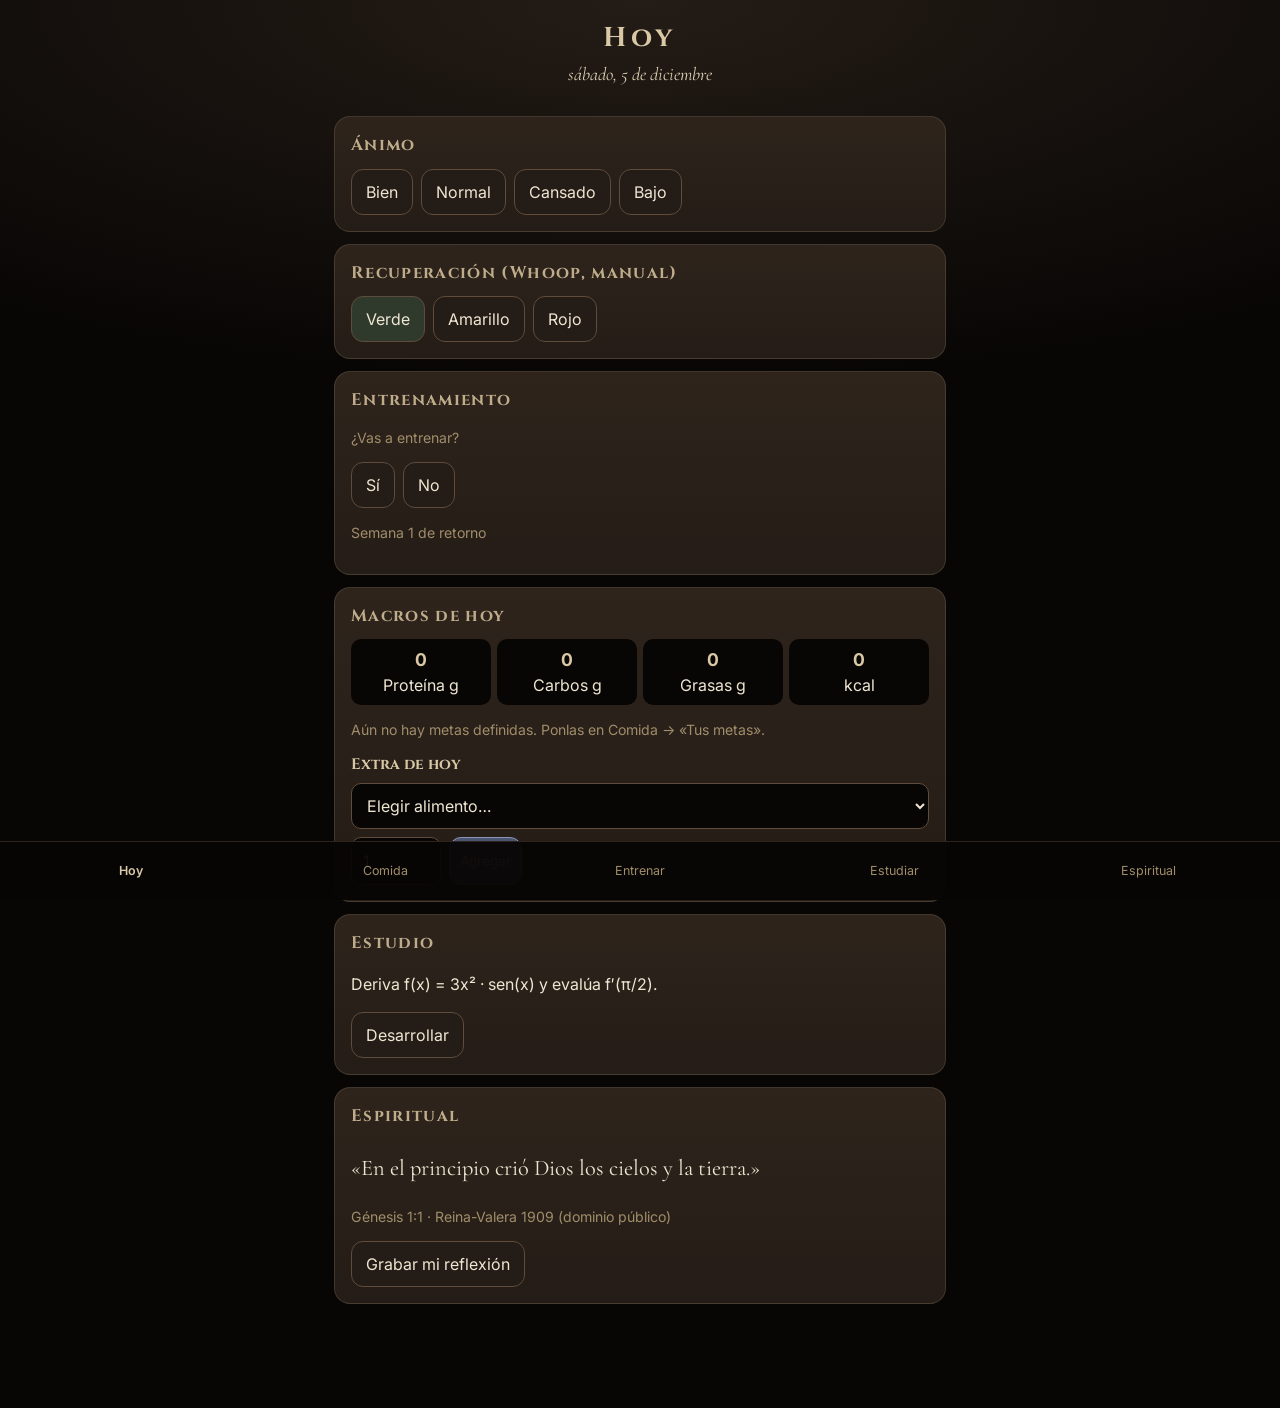
==== index.html @ 154efc40 "Hoy: primera versión móvil (PWA)" ====
<!doctype html>
<html lang="es-CL">
<head>
<meta charset="utf-8">
<meta name="viewport" content="width=device-width,initial-scale=1,viewport-fit=cover">
<meta name="theme-color" content="#080605">
<meta name="apple-mobile-web-app-capable" content="yes">
<meta name="apple-mobile-web-app-status-bar-style" content="black-translucent">
<meta name="apple-mobile-web-app-title" content="Hoy">
<title>Hoy</title>
<link rel="manifest" href="./manifest.webmanifest">
<link rel="apple-touch-icon" href="./icon-192.png">
<link rel="preconnect" href="https://fonts.googleapis.com"><link rel="preconnect" href="https://fonts.gstatic.com" crossorigin>
<link href="https://fonts.googleapis.com/css2?family=Cinzel:wght@500;700&family=Cormorant+Garamond:ital,wght@0,500;1,500&family=Inter:wght@400;500;600&display=swap" rel="stylesheet">
<link rel="stylesheet" href="./styles.css">
</head>
<body>
<header class="top"><h1>Hoy</h1><p id="fecha" class="accent"></p></header>
<main id="view"></main>
<nav class="tabs">
 <button data-t="hoy" class="on">Hoy</button><button data-t="comida">Comida</button><button data-t="entrenar">Entrenar</button><button data-t="estudiar">Estudiar</button><button data-t="espiritual">Espiritual</button>
</nav>
<script src="./app.js"></script>
</body>
</html>
---- styles.css ----
:root{--charcoal:#080605;--espresso:#241c16;--mocha-deep:#2e241c;--mocha:#5f4c3c;--sand:#beac8a;--sand-hi:#d8c8a6;--sand-deep:#a08d6a;--denim:#4b5470;--denim-hi:#8a94b4;--ivory:#efe6d2;--parchment:#ddcfb2;--ink:#efe6d2;--ok:#9fb59a;--warn:#d2a85f;--low:#c98f6e;--bad:#cf6b62}
*{box-sizing:border-box}
html,body{margin:0;background:var(--charcoal);color:var(--ink);font:16px/1.5 Inter,system-ui,sans-serif;-webkit-text-size-adjust:100%}
body{background:radial-gradient(120% 60% at 50% 0,var(--espresso),var(--charcoal) 70%) fixed;min-height:100vh;padding-bottom:calc(84px + env(safe-area-inset-bottom))}
.top{padding:calc(18px + env(safe-area-inset-top)) 20px 6px;text-align:center}
h1{font-family:Cinzel,serif;letter-spacing:.18em;color:var(--sand-hi);margin:0;font-size:1.7rem}
h2{font-family:Cinzel,serif;letter-spacing:.08em;color:var(--sand);font-size:1.05rem;margin:0 0 10px}
h3{font-family:Cinzel,serif;color:var(--sand-hi);font-size:.95rem;margin:14px 0 6px}
.accent,.serif{font-family:"Cormorant Garamond",serif;font-style:italic;color:var(--parchment);font-size:1.15rem;margin:2px 0}
main{padding:8px 14px;max-width:640px;margin:0 auto}
.card{background:linear-gradient(180deg,var(--mocha-deep),var(--espresso));border:1px solid rgba(190,172,138,.18);border-radius:16px;padding:16px;margin:12px 0}
.muted{color:var(--sand-deep);font-size:.88rem}
.row{display:flex;flex-wrap:wrap;gap:8px}
button,.btn{font:inherit;min-height:46px;padding:10px 14px;border-radius:12px;border:1px solid var(--mocha);background:var(--espresso);color:var(--ivory);cursor:pointer}
button.on{background:var(--sand);color:var(--charcoal);border-color:var(--sand);font-weight:600}
button.prim{background:var(--denim);border-color:var(--denim-hi)}
button.sm{min-height:36px;padding:4px 10px;font-size:.85rem}
.g{background:#2f3a2d}.g.on{background:var(--ok);border-color:var(--ok)}.y.on{background:var(--warn);border-color:var(--warn)}.r.on{background:var(--bad);border-color:var(--bad)}
input,textarea,select{font:inherit;width:100%;background:var(--charcoal);color:var(--ivory);border:1px solid var(--mocha);border-radius:10px;padding:11px;min-height:46px}
textarea{min-height:180px}
ul{padding-left:18px;margin:6px 0}li{margin:3px 0}
.cardio{border-left:3px solid var(--denim-hi);padding:8px 12px;background:rgba(75,84,112,.18);border-radius:8px;margin-top:10px}
.macros{display:grid;grid-template-columns:repeat(4,1fr);gap:6px;text-align:center}
.macros div{background:var(--charcoal);border-radius:10px;padding:8px 4px}.macros b{display:block;font-size:1.1rem;color:var(--sand-hi)}
.ok{color:var(--ok)}.falta{color:var(--low)}.bad{color:var(--bad)}
.item{display:flex;justify-content:space-between;align-items:center;gap:8px;padding:6px 0;border-bottom:1px solid rgba(95,76,60,.4);font-size:.92rem}
.verse{font-family:"Cormorant Garamond",serif;font-size:1.4rem;line-height:1.4;color:var(--ivory)}
.tabs{position:fixed;bottom:0;left:0;right:0;display:flex;background:rgba(8,6,5,.96);border-top:1px solid var(--mocha-deep);padding:6px 4px calc(6px + env(safe-area-inset-bottom))}
.tabs button{flex:1;border:0;background:none;font-size:.78rem;padding:8px 2px;color:var(--sand-deep)}
.tabs button.on{background:none;color:var(--sand-hi);font-weight:600}
.grid2{display:grid;grid-template-columns:1fr 1fr;gap:8px}
audio{width:100%;margin-top:8px}
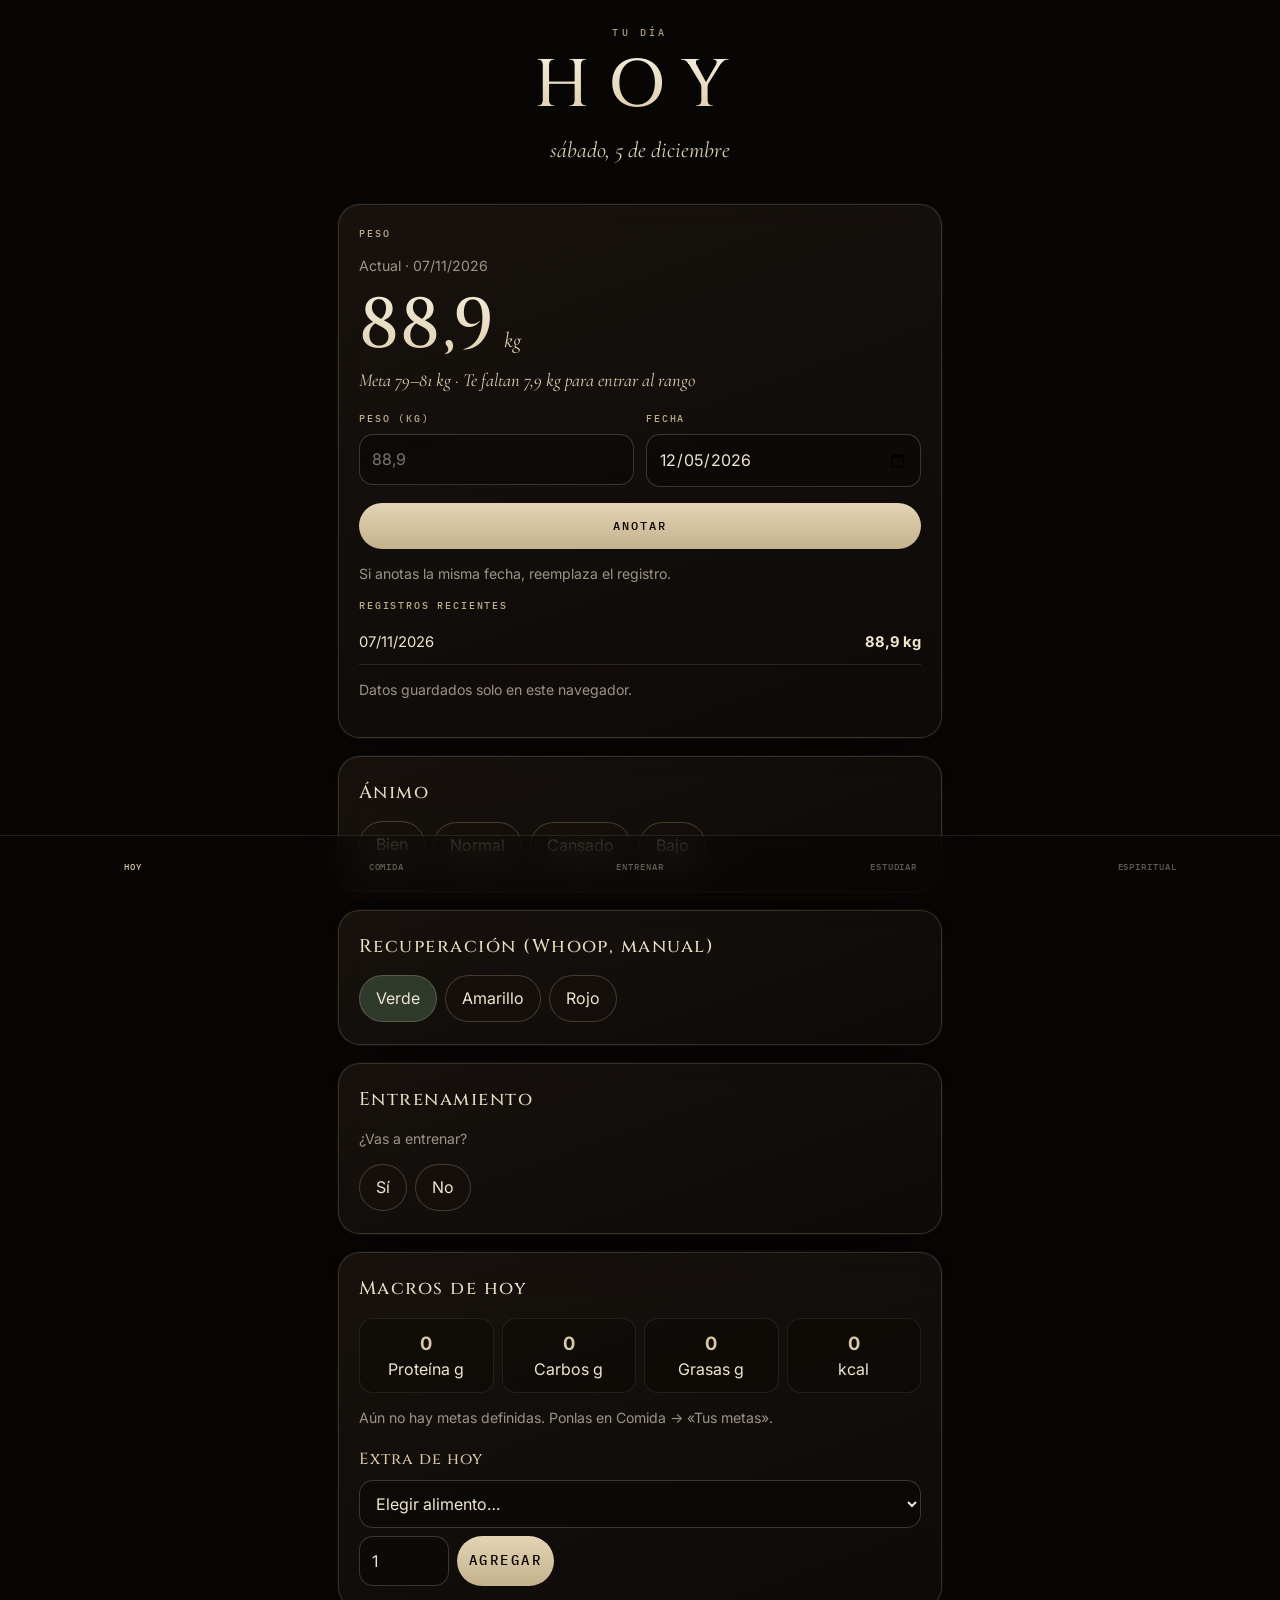
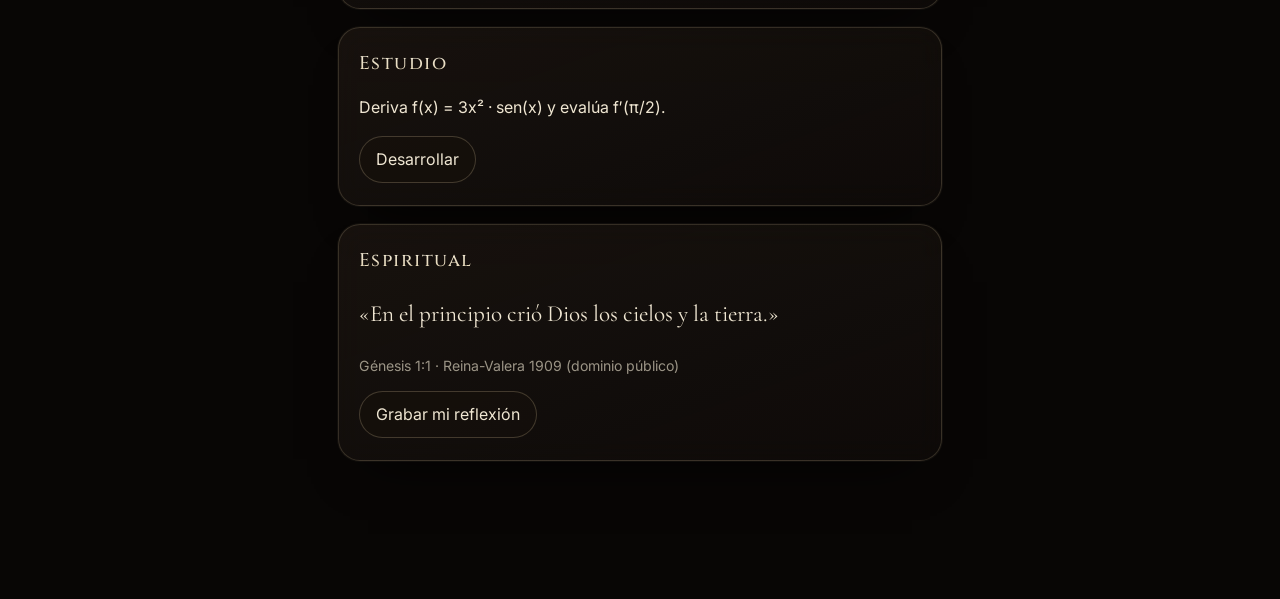
==== commit e08aaafe: "Hoy: identidad JINSEI y una sesión a la vez Fondo atmosférico, tipografía y aire como jinseixjj.cl. " ====
--- a/index.html
+++ b/index.html
@@ -11,11 +11,13 @@
 <link rel="manifest" href="./manifest.webmanifest">
 <link rel="apple-touch-icon" href="./icon-192.png">
 <link rel="preconnect" href="https://fonts.googleapis.com"><link rel="preconnect" href="https://fonts.gstatic.com" crossorigin>
-<link href="https://fonts.googleapis.com/css2?family=Cinzel:wght@500;700&family=Cormorant+Garamond:ital,wght@0,500;1,500&family=Inter:wght@400;500;600&display=swap" rel="stylesheet">
+<link href="https://fonts.googleapis.com/css2?family=Cinzel:wght@400;500;600;700&family=Cormorant+Garamond:ital,wght@0,400;0,500;1,400;1,500&family=IBM+Plex+Mono:wght@400;500&family=Inter:wght@400;500;600&display=swap" rel="stylesheet">
 <link rel="stylesheet" href="./styles.css">
 </head>
 <body>
-<header class="top"><h1>Hoy</h1><p id="fecha" class="accent"></p></header>
+<div class="atmos" aria-hidden="true"></div>
+<div class="tint" aria-hidden="true"><i></i><i></i><i></i><i></i><i></i></div>
+<header class="top"><p class="brand-kicker">Tu día</p><h1>Hoy</h1><p id="fecha" class="accent"></p></header>
 <main id="view"></main>
 <nav class="tabs">
  <button data-t="hoy" class="on">Hoy</button><button data-t="comida">Comida</button><button data-t="entrenar">Entrenar</button><button data-t="estudiar">Estudiar</button><button data-t="espiritual">Espiritual</button>
--- a/styles.css
+++ b/styles.css
@@ -1,32 +1,134 @@
-:root{--charcoal:#080605;--espresso:#241c16;--mocha-deep:#2e241c;--mocha:#5f4c3c;--sand:#beac8a;--sand-hi:#d8c8a6;--sand-deep:#a08d6a;--denim:#4b5470;--denim-hi:#8a94b4;--ivory:#efe6d2;--parchment:#ddcfb2;--ink:#efe6d2;--ok:#9fb59a;--warn:#d2a85f;--low:#c98f6e;--bad:#cf6b62}
+:root{
+  --charcoal:#080605;--espresso:#241c16;--mocha-deep:#2e241c;--mocha:#5f4c3c;
+  --sand:#beac8a;--sand-hi:#d8c8a6;--sand-deep:#a08d6a;--denim:#4b5470;--denim-hi:#8a94b4;
+  --ivory:#efe6d2;--parchment:#ddcfb2;--ink:#efe6d2;
+  --ok:#9fb59a;--warn:#d2a85f;--low:#c98f6e;--bad:#cf6b62;
+  --f-title:"Cinzel","Times New Roman",serif;
+  --f-accent:"Cormorant Garamond",Georgia,serif;
+  --f-body:"Inter",system-ui,-apple-system,"Segoe UI",sans-serif;
+  --f-mono:"IBM Plex Mono",ui-monospace,Menlo,monospace;
+}
 *{box-sizing:border-box}
-html,body{margin:0;background:var(--charcoal);color:var(--ink);font:16px/1.5 Inter,system-ui,sans-serif;-webkit-text-size-adjust:100%}
-body{background:radial-gradient(120% 60% at 50% 0,var(--espresso),var(--charcoal) 70%) fixed;min-height:100vh;padding-bottom:calc(84px + env(safe-area-inset-bottom))}
-.top{padding:calc(18px + env(safe-area-inset-top)) 20px 6px;text-align:center}
-h1{font-family:Cinzel,serif;letter-spacing:.18em;color:var(--sand-hi);margin:0;font-size:1.7rem}
-h2{font-family:Cinzel,serif;letter-spacing:.08em;color:var(--sand);font-size:1.05rem;margin:0 0 10px}
-h3{font-family:Cinzel,serif;color:var(--sand-hi);font-size:.95rem;margin:14px 0 6px}
-.accent,.serif{font-family:"Cormorant Garamond",serif;font-style:italic;color:var(--parchment);font-size:1.15rem;margin:2px 0}
-main{padding:8px 14px;max-width:640px;margin:0 auto}
-.card{background:linear-gradient(180deg,var(--mocha-deep),var(--espresso));border:1px solid rgba(190,172,138,.18);border-radius:16px;padding:16px;margin:12px 0}
-.muted{color:var(--sand-deep);font-size:.88rem}
+html{background:var(--charcoal);-webkit-text-size-adjust:100%}
+body{margin:0;position:relative;background:var(--charcoal);color:var(--ink);font:400 16px/1.55 var(--f-body);min-height:100vh;min-height:100dvh;padding-bottom:calc(96px + env(safe-area-inset-bottom));-webkit-font-smoothing:antialiased}
+img{max-width:100%}
+:focus-visible{outline:2px solid var(--sand);outline-offset:3px;border-radius:8px}
+
+/* JINSEI atmosphere: mesh + five veils (bosque, espresso, vino, denim, petróleo) */
+.atmos{
+  position:fixed;inset:0;z-index:-3;pointer-events:none;
+  --atmos-a:rgba(29,39,32,.8);
+  --atmos-b:rgba(74,40,27,.42);
+  background:
+    radial-gradient(ellipse max(50vw,380px) 50vh at 50% 9%,rgba(224,150,70,.07),transparent 70%),
+    radial-gradient(ellipse max(55vw,420px) 70vh at 10% 8%,var(--atmos-b),transparent 70%),
+    radial-gradient(ellipse max(40vw,320px) 50vh at 92% 14%,rgba(120,30,24,.13),transparent 70%),
+    radial-gradient(ellipse max(60vw,460px) 75vh at 88% 27%,var(--atmos-a),transparent 70%),
+    radial-gradient(ellipse max(58vw,440px) 70vh at 14% 33%,var(--atmos-a),transparent 70%),
+    radial-gradient(ellipse max(45vw,360px) 55vh at 8% 47%,rgba(167,90,43,.09),transparent 70%),
+    radial-gradient(ellipse max(55vw,420px) 70vh at 12% 50%,var(--atmos-b),transparent 70%),
+    radial-gradient(ellipse max(48vw,380px) 60vh at 92% 53%,var(--atmos-b),transparent 70%),
+    radial-gradient(ellipse max(60vw,460px) 75vh at 84% 67%,var(--atmos-a),transparent 70%),
+    radial-gradient(ellipse max(58vw,440px) 70vh at 18% 73%,var(--atmos-a),transparent 70%),
+    radial-gradient(ellipse max(44vw,340px) 55vh at 26% 82%,rgba(120,30,24,.12),transparent 70%),
+    radial-gradient(ellipse max(48vw,380px) 60vh at 88% 86%,var(--atmos-b),transparent 70%),
+    radial-gradient(ellipse max(40vw,320px) 50vh at 78% 90%,rgba(167,90,43,.08),transparent 70%),
+    radial-gradient(ellipse max(60vw,460px) 60vh at 50% 97%,var(--atmos-b),transparent 70%),
+    radial-gradient(ellipse max(40vw,320px) 45vh at 6% 100%,var(--atmos-a),transparent 70%),
+    linear-gradient(180deg,#080605 0%,#0C0806 9%,#0B0807 17%,#070A08 27%,#080A08 34%,#0A0706 42%,#0C0806 50%,#0A0706 58%,#070A08 67%,#080A08 74%,#0B0807 84%,#0C0806 92%,#080605 100%);
+}
+.tint{position:fixed;inset:0;z-index:-3;pointer-events:none;overflow:hidden;-webkit-transform:translateZ(0);transform:translateZ(0)}
+.tint i{
+  position:absolute;inset:0;opacity:0;
+  background:
+    radial-gradient(ellipse 75% 62% at 16% 20%,rgba(var(--rgb),.62),transparent 70%),
+    radial-gradient(ellipse 70% 62% at 86% 80%,rgba(var(--rgb),.62),transparent 70%),
+    radial-gradient(ellipse 70% 60% at 88% 14%,rgba(var(--rgb),.42),transparent 70%),
+    radial-gradient(ellipse 70% 60% at 12% 88%,rgba(var(--rgb),.42),transparent 70%),
+    radial-gradient(ellipse 65% 55% at 50% 50%,rgba(var(--rgb),.26),transparent 75%),
+    linear-gradient(rgba(var(--rgb),.14),rgba(var(--rgb),.14));
+  transition:opacity 1.6s linear;
+}
+.tint i:nth-child(1){--rgb:34,56,40}
+.tint i:nth-child(2){--rgb:86,48,30}
+.tint i:nth-child(3){--rgb:84,26,40}
+.tint i:nth-child(4){--rgb:34,50,84}
+.tint i:nth-child(5){--rgb:20,60,62}
+.tint i.on{opacity:1}
+.tint:not(.tint--js) i{animation:tint 16s linear infinite}
+.tint:not(.tint--js) i:nth-child(2){animation-delay:-12.8s}
+.tint:not(.tint--js) i:nth-child(3){animation-delay:-9.6s}
+.tint:not(.tint--js) i:nth-child(4){animation-delay:-6.4s}
+.tint:not(.tint--js) i:nth-child(5){animation-delay:-3.2s}
+@keyframes tint{0%,10%{opacity:1}20%,90%{opacity:0}100%{opacity:1}}
+body::before{content:"";position:fixed;inset:0;z-index:-2;pointer-events:none;background:radial-gradient(ellipse 120% 100% at 50% 40%,transparent 50%,rgba(0,0,0,.45) 100%)}
+
+.top{text-align:center;padding:calc(28px + env(safe-area-inset-top)) 24px 10px}
+.brand-kicker{margin:0 0 14px;font:500 .62rem/1 var(--f-mono);letter-spacing:.32em;text-transform:uppercase;color:var(--sand);opacity:.9}
+h1{margin:0;font-family:var(--f-title);font-weight:500;font-size:clamp(2.8rem,14vw,4.2rem);letter-spacing:.28em;text-transform:uppercase;line-height:1;
+  background:linear-gradient(180deg,#f3ebda 8%,#dccba6 100%);-webkit-background-clip:text;background-clip:text;-webkit-text-fill-color:transparent}
+.accent,.serif{font-family:var(--f-accent);font-style:italic;font-weight:400;color:var(--parchment);margin:14px 0 0;font-size:clamp(1.15rem,3.2vw,1.4rem)}
+h2{margin:0 0 14px;font-family:var(--f-title);font-weight:500;font-size:1.15rem;letter-spacing:.08em;
+  background:linear-gradient(180deg,#f3ebda 10%,#dccba6 100%);-webkit-background-clip:text;background-clip:text;-webkit-text-fill-color:transparent}
+h3{font-family:var(--f-title);font-weight:500;color:var(--sand-hi);font-size:1rem;letter-spacing:.06em;margin:18px 0 8px}
+h4{font:600 .9rem/1.4 var(--f-body);color:var(--ivory);margin:0 0 7px}
+.kicker{display:block;font:500 .64rem/1.4 var(--f-mono);text-transform:uppercase;letter-spacing:.18em;color:var(--sand);margin:0 0 8px}
+
+main{padding:8px 18px 24px;max-width:640px;margin:0 auto}
+.card{
+  background:linear-gradient(160deg,rgba(46,36,28,.42),rgba(24,18,14,.36));
+  backdrop-filter:blur(14px);-webkit-backdrop-filter:blur(14px);
+  border:1px solid rgba(190,172,138,.22);border-radius:22px;padding:22px 20px;margin:18px 0;
+  box-shadow:0 0 0 1px rgba(216,199,161,.05),0 28px 50px -30px rgba(0,0,0,.85);
+}
+.muted{color:rgba(239,230,210,.62);font-size:.88rem}
 .row{display:flex;flex-wrap:wrap;gap:8px}
-button,.btn{font:inherit;min-height:46px;padding:10px 14px;border-radius:12px;border:1px solid var(--mocha);background:var(--espresso);color:var(--ivory);cursor:pointer}
-button.on{background:var(--sand);color:var(--charcoal);border-color:var(--sand);font-weight:600}
-button.prim{background:var(--denim);border-color:var(--denim-hi)}
-button.sm{min-height:36px;padding:4px 10px;font-size:.85rem}
+button,.btn{font:inherit;min-height:46px;padding:10px 16px;border-radius:999px;border:1px solid rgba(190,172,138,.28);background:rgba(24,18,14,.35);color:var(--ivory);cursor:pointer}
+button.on{background:linear-gradient(180deg,var(--sand-hi),var(--sand));color:var(--charcoal);border-color:transparent;font-weight:600}
+button.prim{background:linear-gradient(180deg,#e4d4b4,#c4b28e);color:var(--charcoal);border:0;font:500 .72rem/1 var(--f-mono);letter-spacing:.18em;text-transform:uppercase}
+button.sm{min-height:36px;padding:4px 12px;font-size:.85rem}
 .g{background:#2f3a2d}.g.on{background:var(--ok);border-color:var(--ok)}.y.on{background:var(--warn);border-color:var(--warn)}.r.on{background:var(--bad);border-color:var(--bad)}
-input,textarea,select{font:inherit;width:100%;background:var(--charcoal);color:var(--ivory);border:1px solid var(--mocha);border-radius:10px;padding:11px;min-height:46px}
+input,textarea,select{font:inherit;width:100%;background:rgba(8,6,5,.45);color:var(--ivory);border:1px solid rgba(190,172,138,.28);border-radius:14px;padding:12px;min-height:48px}
+select option{background:var(--espresso)}
 textarea{min-height:180px}
 ul{padding-left:18px;margin:6px 0}li{margin:3px 0}
-.cardio{border-left:3px solid var(--denim-hi);padding:8px 12px;background:rgba(75,84,112,.18);border-radius:8px;margin-top:10px}
-.macros{display:grid;grid-template-columns:repeat(4,1fr);gap:6px;text-align:center}
-.macros div{background:var(--charcoal);border-radius:10px;padding:8px 4px}.macros b{display:block;font-size:1.1rem;color:var(--sand-hi)}
+.cardio{border-left:3px solid rgba(190,172,138,.55);padding:10px 14px;background:rgba(75,84,112,.14);border-radius:12px;margin-top:12px}
+.macros{display:grid;grid-template-columns:repeat(4,1fr);gap:8px;text-align:center}
+.macros div{background:rgba(8,6,5,.35);border-radius:14px;padding:10px 4px;border:1px solid rgba(190,172,138,.12)}
+.macros b{display:block;font-size:1.15rem;color:var(--sand-hi)}
 .ok{color:var(--ok)}.falta{color:var(--low)}.bad{color:var(--bad)}
-.item{display:flex;justify-content:space-between;align-items:center;gap:8px;padding:6px 0;border-bottom:1px solid rgba(95,76,60,.4);font-size:.92rem}
-.verse{font-family:"Cormorant Garamond",serif;font-size:1.4rem;line-height:1.4;color:var(--ivory)}
-.tabs{position:fixed;bottom:0;left:0;right:0;display:flex;background:rgba(8,6,5,.96);border-top:1px solid var(--mocha-deep);padding:6px 4px calc(6px + env(safe-area-inset-bottom))}
-.tabs button{flex:1;border:0;background:none;font-size:.78rem;padding:8px 2px;color:var(--sand-deep)}
-.tabs button.on{background:none;color:var(--sand-hi);font-weight:600}
-.grid2{display:grid;grid-template-columns:1fr 1fr;gap:8px}
+.item{display:flex;justify-content:space-between;align-items:center;gap:8px;padding:8px 0;border-bottom:1px solid rgba(190,172,138,.14);font-size:.92rem}
+.verse{font-family:var(--f-accent);font-size:1.45rem;line-height:1.45;color:var(--ivory)}
+.grid2{display:grid;grid-template-columns:1fr 1fr;gap:12px}
 audio{width:100%;margin-top:8px}
+a{color:var(--sand-hi);text-underline-offset:3px}
+
+.tabs{position:fixed;bottom:0;left:0;right:0;display:flex;z-index:20;background:rgba(8,6,5,.55);backdrop-filter:blur(18px);-webkit-backdrop-filter:blur(18px);border-top:1px solid rgba(190,172,138,.14);padding:8px 6px calc(10px + env(safe-area-inset-bottom))}
+.tabs button{flex:1;border:0;background:none;min-width:0;padding:10px 2px;color:rgba(239,230,210,.38);font:500 .58rem/1.2 var(--f-mono);letter-spacing:.1em;text-transform:uppercase}
+.tabs button.on{background:none;color:var(--sand-hi);font-weight:500}
+
+.weight-card .weight-current{margin:6px 0 4px;line-height:1}
+.weight-card .weight-current strong{font-family:var(--f-title);font-weight:500;font-size:clamp(3.2rem,16vw,4.4rem);letter-spacing:.02em;background:linear-gradient(180deg,#f3ebda 10%,#dccba6 100%);-webkit-background-clip:text;background-clip:text;-webkit-text-fill-color:transparent}
+.weight-card .weight-current span{font-family:var(--f-accent);font-style:italic;font-size:1.35rem;color:var(--parchment);margin-left:.15em}
+.weight-meta{font-family:var(--f-accent);font-style:italic;color:var(--parchment);font-size:1.15rem;margin:0 0 18px}
+.weight-card .grid2{grid-template-columns:minmax(0,1fr) minmax(0,1fr)}
+.weight-card label,.weight-card input{min-width:0}
+.weight-card form button{width:100%;margin-top:16px}
+.weight-records{list-style:none;padding:0;margin:0}
+.weight-records li{display:flex;justify-content:space-between;gap:12px;padding:10px 0;border-bottom:1px solid rgba(190,172,138,.16);font-size:.92rem}
+
+.training-chooser{display:grid;gap:14px;margin-top:8px}
+.training-chooser .grid2{grid-template-columns:minmax(0,1fr) minmax(0,1fr)}
+.training-chooser label,.training-chooser input{min-width:0}
+.training-chooser .muted{margin:0}
+.check{display:flex;gap:10px;align-items:center;margin:10px 0;font-size:.88rem}
+.check input{width:20px;min-height:20px;flex:none;accent-color:var(--sand)}
+details{border-top:1px solid rgba(190,172,138,.16);padding:14px 0}
+summary{cursor:pointer;color:var(--sand-hi);font-size:.88rem}
+.training-session{border-top:1px solid rgba(190,172,138,.2);padding-top:22px;margin:22px 0}
+.training-session>h3{margin-top:6px}
+.session-block{padding:14px 0;border-bottom:1px solid rgba(190,172,138,.12)}
+.session-block p,.cardio p{margin:6px 0}
+.source{font-size:.78rem;line-height:1.5;color:var(--sand)}
+
+@media(prefers-reduced-motion:reduce){.tint i{animation:none!important;transition:none!important;opacity:0}.tint i:first-child{opacity:1}}
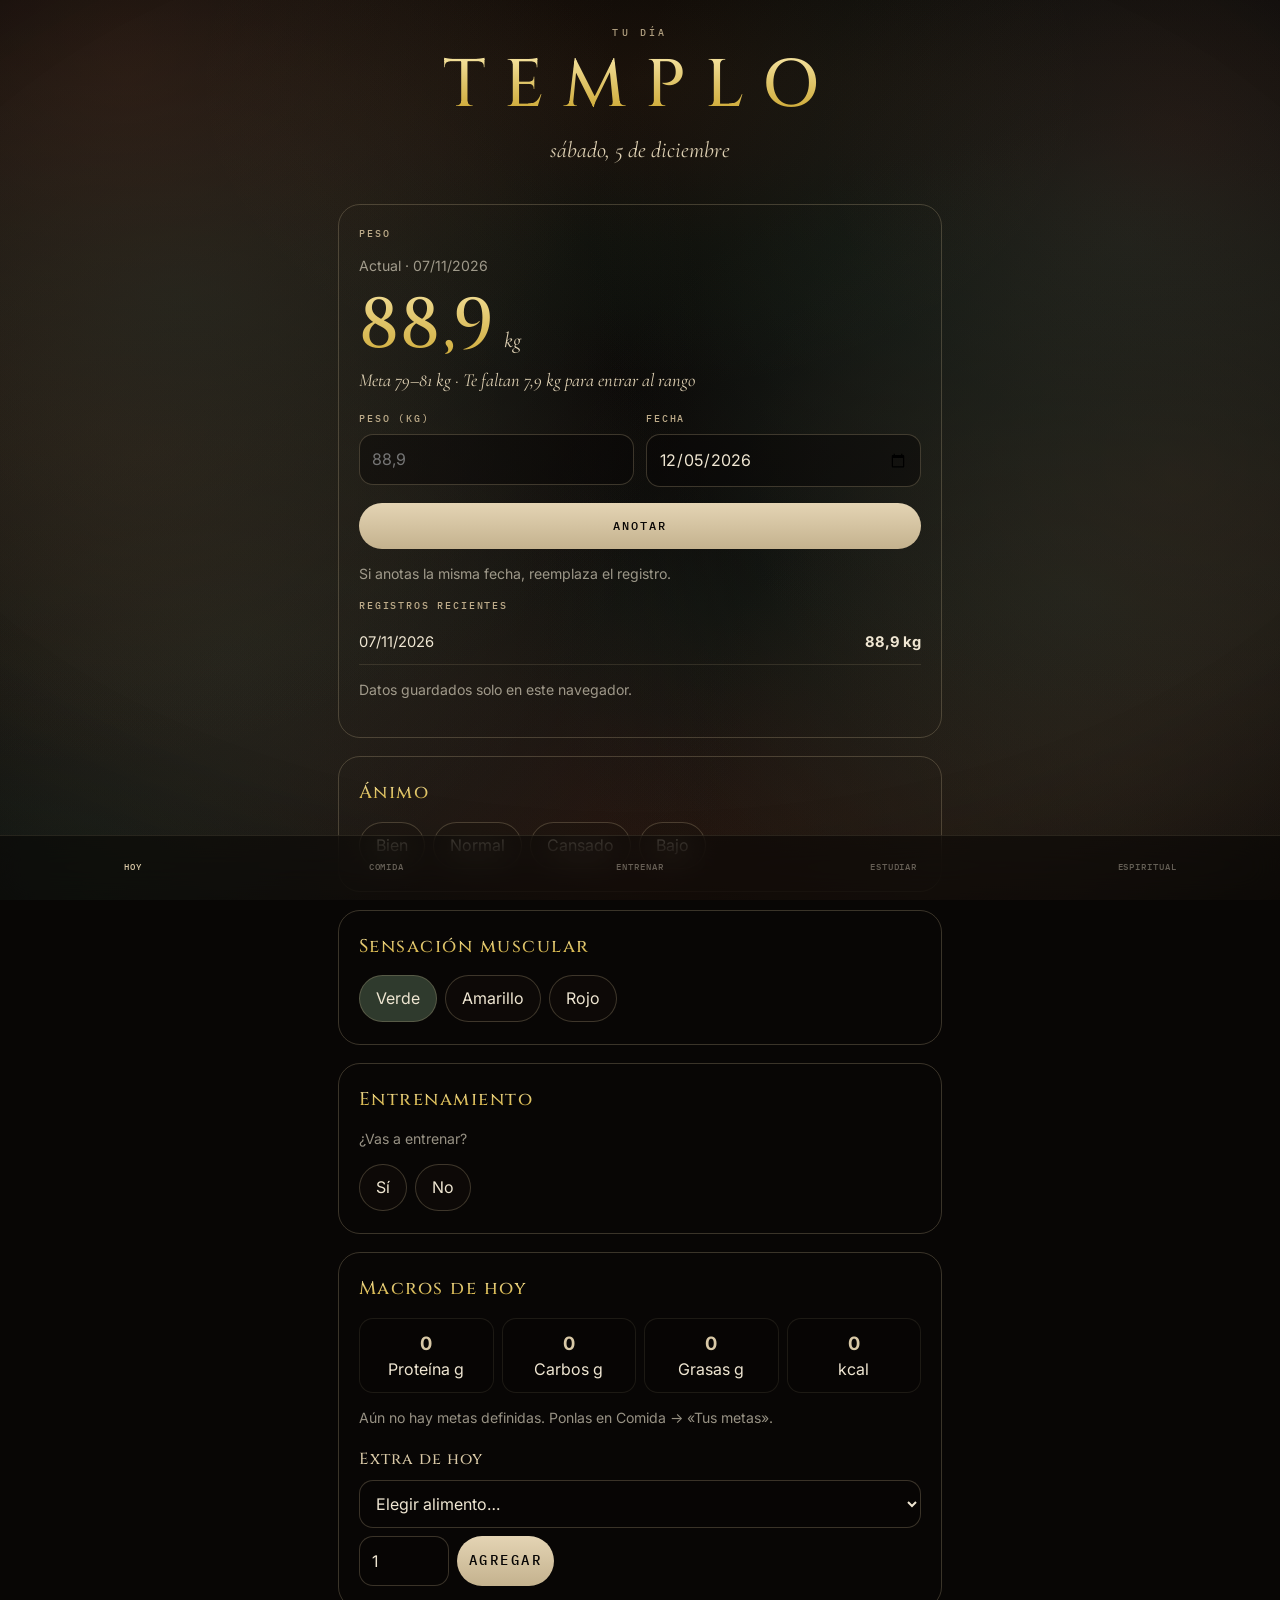
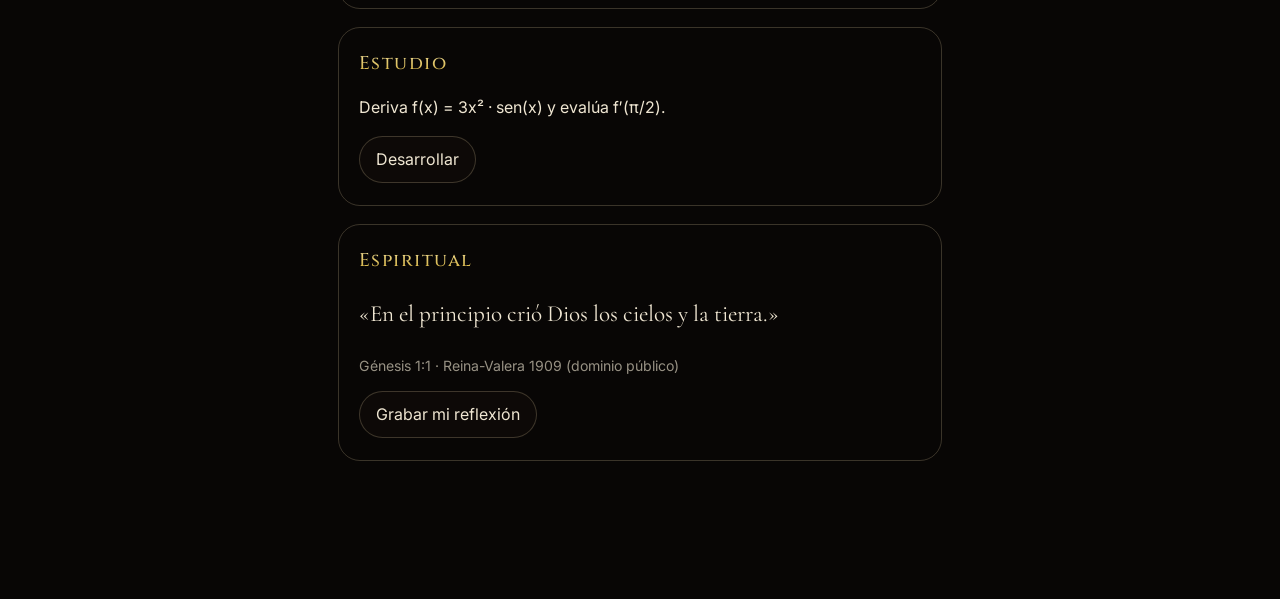
==== commit f803a6d9: "Templo: fondo que cambia, letras doradas y paneles incoloros Renombra la app a Templo, hace visible " ====
--- a/index.html
+++ b/index.html
@@ -6,8 +6,8 @@
 <meta name="theme-color" content="#080605">
 <meta name="apple-mobile-web-app-capable" content="yes">
 <meta name="apple-mobile-web-app-status-bar-style" content="black-translucent">
-<meta name="apple-mobile-web-app-title" content="Hoy">
-<title>Hoy</title>
+<meta name="apple-mobile-web-app-title" content="Templo">
+<title>Templo</title>
 <link rel="manifest" href="./manifest.webmanifest">
 <link rel="apple-touch-icon" href="./icon-192.png">
 <link rel="preconnect" href="https://fonts.googleapis.com"><link rel="preconnect" href="https://fonts.gstatic.com" crossorigin>
@@ -17,7 +17,7 @@
 <body>
 <div class="atmos" aria-hidden="true"></div>
 <div class="tint" aria-hidden="true"><i></i><i></i><i></i><i></i><i></i></div>
-<header class="top"><p class="brand-kicker">Tu día</p><h1>Hoy</h1><p id="fecha" class="accent"></p></header>
+<header class="top"><p class="brand-kicker">Tu día</p><h1>Templo</h1><p id="fecha" class="accent"></p></header>
 <main id="view"></main>
 <nav class="tabs">
  <button data-t="hoy" class="on">Hoy</button><button data-t="comida">Comida</button><button data-t="entrenar">Entrenar</button><button data-t="estudiar">Estudiar</button><button data-t="espiritual">Espiritual</button>
--- a/styles.css
+++ b/styles.css
@@ -10,13 +10,13 @@
 }
 *{box-sizing:border-box}
 html{background:var(--charcoal);-webkit-text-size-adjust:100%}
-body{margin:0;position:relative;background:var(--charcoal);color:var(--ink);font:400 16px/1.55 var(--f-body);min-height:100vh;min-height:100dvh;padding-bottom:calc(96px + env(safe-area-inset-bottom));-webkit-font-smoothing:antialiased}
+body{margin:0;position:relative;background:transparent;color:var(--ink);font:400 16px/1.55 var(--f-body);min-height:100vh;min-height:100dvh;padding-bottom:calc(96px + env(safe-area-inset-bottom));-webkit-font-smoothing:antialiased}
 img{max-width:100%}
 :focus-visible{outline:2px solid var(--sand);outline-offset:3px;border-radius:8px}
 
 /* JINSEI atmosphere: mesh + five veils (bosque, espresso, vino, denim, petróleo) */
 .atmos{
-  position:fixed;inset:0;z-index:-3;pointer-events:none;
+  position:fixed;inset:0;z-index:0;pointer-events:none;
   --atmos-a:rgba(29,39,32,.8);
   --atmos-b:rgba(74,40,27,.42);
   background:
@@ -37,49 +37,48 @@
     radial-gradient(ellipse max(40vw,320px) 45vh at 6% 100%,var(--atmos-a),transparent 70%),
     linear-gradient(180deg,#080605 0%,#0C0806 9%,#0B0807 17%,#070A08 27%,#080A08 34%,#0A0706 42%,#0C0806 50%,#0A0706 58%,#070A08 67%,#080A08 74%,#0B0807 84%,#0C0806 92%,#080605 100%);
 }
-.tint{position:fixed;inset:0;z-index:-3;pointer-events:none;overflow:hidden;-webkit-transform:translateZ(0);transform:translateZ(0)}
+.tint{position:fixed;inset:0;z-index:1;pointer-events:none;overflow:hidden;-webkit-transform:translateZ(0);transform:translateZ(0)}
 .tint i{
   position:absolute;inset:0;opacity:0;
   background:
-    radial-gradient(ellipse 75% 62% at 16% 20%,rgba(var(--rgb),.62),transparent 70%),
-    radial-gradient(ellipse 70% 62% at 86% 80%,rgba(var(--rgb),.62),transparent 70%),
-    radial-gradient(ellipse 70% 60% at 88% 14%,rgba(var(--rgb),.42),transparent 70%),
-    radial-gradient(ellipse 70% 60% at 12% 88%,rgba(var(--rgb),.42),transparent 70%),
-    radial-gradient(ellipse 65% 55% at 50% 50%,rgba(var(--rgb),.26),transparent 75%),
-    linear-gradient(rgba(var(--rgb),.14),rgba(var(--rgb),.14));
+    radial-gradient(ellipse 75% 62% at 16% 20%,rgba(var(--rgb),.82),transparent 70%),
+    radial-gradient(ellipse 70% 62% at 86% 80%,rgba(var(--rgb),.82),transparent 70%),
+    radial-gradient(ellipse 70% 60% at 88% 14%,rgba(var(--rgb),.55),transparent 70%),
+    radial-gradient(ellipse 70% 60% at 12% 88%,rgba(var(--rgb),.55),transparent 70%),
+    radial-gradient(ellipse 65% 55% at 50% 50%,rgba(var(--rgb),.38),transparent 75%),
+    linear-gradient(rgba(var(--rgb),.28),rgba(var(--rgb),.28));
   transition:opacity 1.6s linear;
 }
-.tint i:nth-child(1){--rgb:34,56,40}
-.tint i:nth-child(2){--rgb:86,48,30}
-.tint i:nth-child(3){--rgb:84,26,40}
-.tint i:nth-child(4){--rgb:34,50,84}
-.tint i:nth-child(5){--rgb:20,60,62}
+.tint i:nth-child(1){--rgb:46,110,68}
+.tint i:nth-child(2){--rgb:148,78,28}
+.tint i:nth-child(3){--rgb:132,32,58}
+.tint i:nth-child(4){--rgb:48,68,148}
+.tint i:nth-child(5){--rgb:22,102,108}
 .tint i.on{opacity:1}
 .tint:not(.tint--js) i{animation:tint 16s linear infinite}
 .tint:not(.tint--js) i:nth-child(2){animation-delay:-12.8s}
 .tint:not(.tint--js) i:nth-child(3){animation-delay:-9.6s}
 .tint:not(.tint--js) i:nth-child(4){animation-delay:-6.4s}
 .tint:not(.tint--js) i:nth-child(5){animation-delay:-3.2s}
-@keyframes tint{0%,10%{opacity:1}20%,90%{opacity:0}100%{opacity:1}}
-body::before{content:"";position:fixed;inset:0;z-index:-2;pointer-events:none;background:radial-gradient(ellipse 120% 100% at 50% 40%,transparent 50%,rgba(0,0,0,.45) 100%)}
+@keyframes tint{0%,18%{opacity:1}32%,86%{opacity:0}100%{opacity:1}}
+body::before{content:"";position:fixed;inset:0;z-index:2;pointer-events:none;background:radial-gradient(ellipse 120% 100% at 50% 40%,transparent 50%,rgba(0,0,0,.45) 100%)}
 
-.top{text-align:center;padding:calc(28px + env(safe-area-inset-top)) 24px 10px}
+.top{position:relative;z-index:3;text-align:center;padding:calc(28px + env(safe-area-inset-top)) 24px 10px}
 .brand-kicker{margin:0 0 14px;font:500 .62rem/1 var(--f-mono);letter-spacing:.32em;text-transform:uppercase;color:var(--sand);opacity:.9}
 h1{margin:0;font-family:var(--f-title);font-weight:500;font-size:clamp(2.8rem,14vw,4.2rem);letter-spacing:.28em;text-transform:uppercase;line-height:1;
-  background:linear-gradient(180deg,#f3ebda 8%,#dccba6 100%);-webkit-background-clip:text;background-clip:text;-webkit-text-fill-color:transparent}
+  background:linear-gradient(180deg,#f8e7a8 0%,#e0c56a 45%,#c9a227 100%);color:#d4af37;-webkit-background-clip:text;background-clip:text;-webkit-text-fill-color:transparent}
 .accent,.serif{font-family:var(--f-accent);font-style:italic;font-weight:400;color:var(--parchment);margin:14px 0 0;font-size:clamp(1.15rem,3.2vw,1.4rem)}
 h2{margin:0 0 14px;font-family:var(--f-title);font-weight:500;font-size:1.15rem;letter-spacing:.08em;
-  background:linear-gradient(180deg,#f3ebda 10%,#dccba6 100%);-webkit-background-clip:text;background-clip:text;-webkit-text-fill-color:transparent}
+  background:linear-gradient(180deg,#f8e7a8 0%,#e0c56a 45%,#c9a227 100%);color:#d4af37;-webkit-background-clip:text;background-clip:text;-webkit-text-fill-color:transparent}
 h3{font-family:var(--f-title);font-weight:500;color:var(--sand-hi);font-size:1rem;letter-spacing:.06em;margin:18px 0 8px}
 h4{font:600 .9rem/1.4 var(--f-body);color:var(--ivory);margin:0 0 7px}
 .kicker{display:block;font:500 .64rem/1.4 var(--f-mono);text-transform:uppercase;letter-spacing:.18em;color:var(--sand);margin:0 0 8px}
 
-main{padding:8px 18px 24px;max-width:640px;margin:0 auto}
+main{position:relative;z-index:3;padding:8px 18px 24px;max-width:640px;margin:0 auto}
 .card{
-  background:linear-gradient(160deg,rgba(46,36,28,.42),rgba(24,18,14,.36));
-  backdrop-filter:blur(14px);-webkit-backdrop-filter:blur(14px);
-  border:1px solid rgba(190,172,138,.22);border-radius:22px;padding:22px 20px;margin:18px 0;
-  box-shadow:0 0 0 1px rgba(216,199,161,.05),0 28px 50px -30px rgba(0,0,0,.85);
+  background:transparent;
+  border:1px solid rgba(190,172,138,.28);border-radius:22px;padding:22px 20px;margin:18px 0;
+  box-shadow:none;
 }
 .muted{color:rgba(239,230,210,.62);font-size:.88rem}
 .row{display:flex;flex-wrap:wrap;gap:8px}
@@ -108,7 +107,7 @@
 .tabs button.on{background:none;color:var(--sand-hi);font-weight:500}
 
 .weight-card .weight-current{margin:6px 0 4px;line-height:1}
-.weight-card .weight-current strong{font-family:var(--f-title);font-weight:500;font-size:clamp(3.2rem,16vw,4.4rem);letter-spacing:.02em;background:linear-gradient(180deg,#f3ebda 10%,#dccba6 100%);-webkit-background-clip:text;background-clip:text;-webkit-text-fill-color:transparent}
+.weight-card .weight-current strong{font-family:var(--f-title);font-weight:500;font-size:clamp(3.2rem,16vw,4.4rem);letter-spacing:.02em;background:linear-gradient(180deg,#f8e7a8 0%,#e0c56a 45%,#c9a227 100%);color:#d4af37;-webkit-background-clip:text;background-clip:text;-webkit-text-fill-color:transparent}
 .weight-card .weight-current span{font-family:var(--f-accent);font-style:italic;font-size:1.35rem;color:var(--parchment);margin-left:.15em}
 .weight-meta{font-family:var(--f-accent);font-style:italic;color:var(--parchment);font-size:1.15rem;margin:0 0 18px}
 .weight-card .grid2{grid-template-columns:minmax(0,1fr) minmax(0,1fr)}
@@ -131,4 +130,3 @@
 .session-block p,.cardio p{margin:6px 0}
 .source{font-size:.78rem;line-height:1.5;color:var(--sand)}
 
-@media(prefers-reduced-motion:reduce){.tint i{animation:none!important;transition:none!important;opacity:0}.tint i:first-child{opacity:1}}
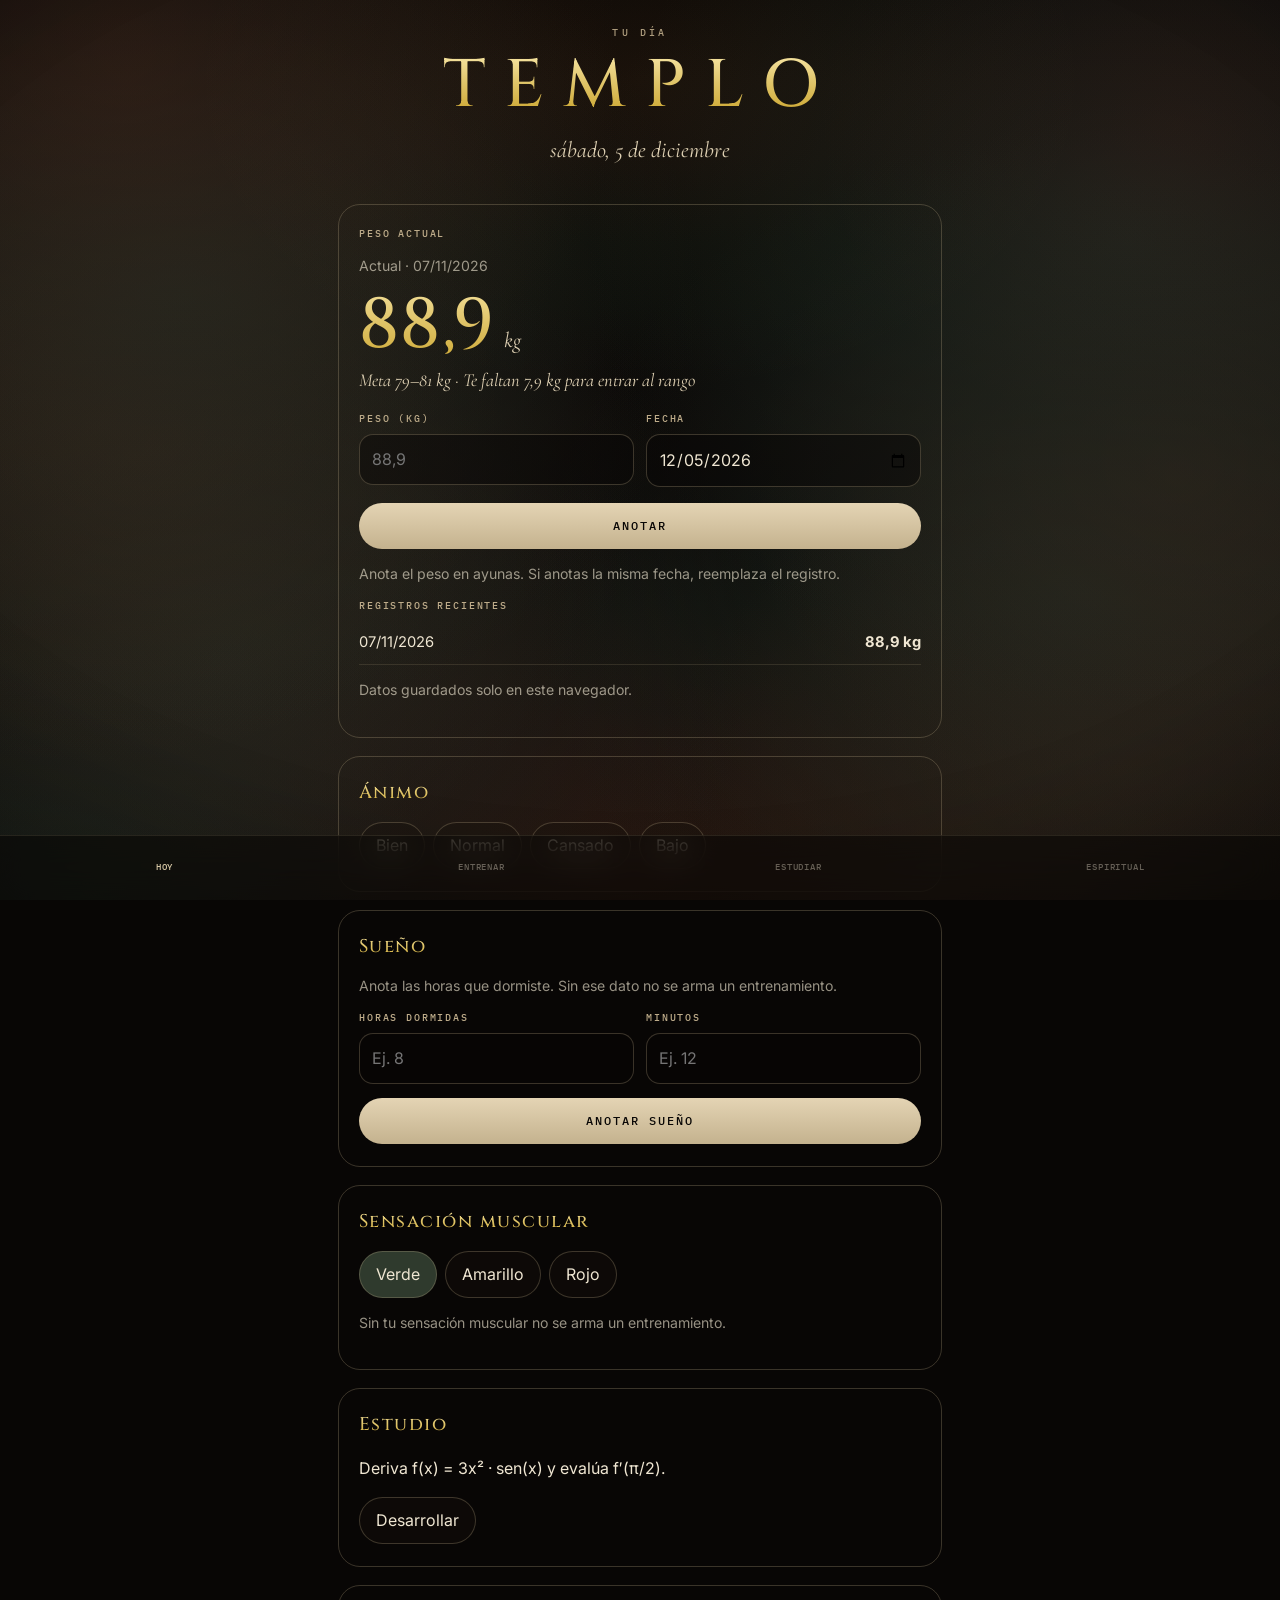
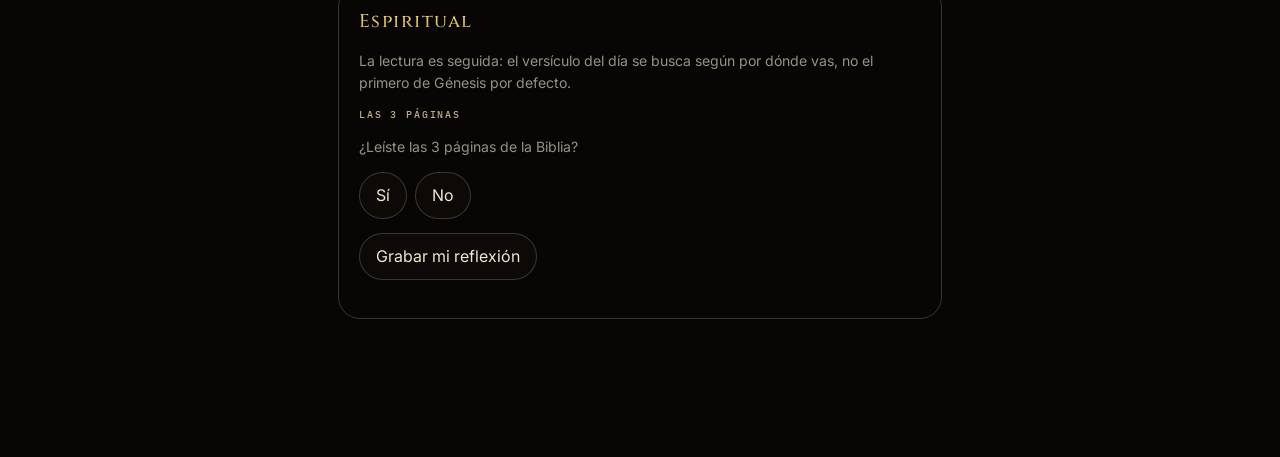
==== commit 3743ce62: "Templo hoy-v26: pausar Comida y quitar Macros de hoy Saca la pestaña Comida y el bloque Macros de ho" ====
--- a/index.html
+++ b/index.html
@@ -20,7 +20,7 @@
 <header class="top"><p class="brand-kicker">Tu día</p><h1>Templo</h1><p id="fecha" class="accent"></p></header>
 <main id="view"></main>
 <nav class="tabs">
- <button data-t="hoy" class="on">Hoy</button><button data-t="comida">Comida</button><button data-t="entrenar">Entrenar</button><button data-t="estudiar">Estudiar</button><button data-t="espiritual">Espiritual</button>
+ <button data-t="hoy" class="on">Hoy</button><button data-t="entrenar">Entrenar</button><button data-t="estudiar">Estudiar</button><button data-t="espiritual">Espiritual</button>
 </nav>
 <script src="./app.js"></script>
 </body>
--- a/styles.css
+++ b/styles.css
@@ -97,6 +97,7 @@
 .macros b{display:block;font-size:1.15rem;color:var(--sand-hi)}
 .ok{color:var(--ok)}.falta{color:var(--low)}.bad{color:var(--bad)}
 .item{display:flex;justify-content:space-between;align-items:center;gap:8px;padding:8px 0;border-bottom:1px solid rgba(190,172,138,.14);font-size:.92rem}
+.food-pick{margin:14px 0 0}.food-pick .kicker{margin-bottom:6px}
 .verse{font-family:var(--f-accent);font-size:1.45rem;line-height:1.45;color:var(--ivory)}
 .grid2{display:grid;grid-template-columns:1fr 1fr;gap:12px}
 audio{width:100%;margin-top:8px}
@@ -130,3 +131,21 @@
 .session-block p,.cardio p{margin:6px 0}
 .source{font-size:.78rem;line-height:1.5;color:var(--sand)}
 
+
+.training-log{list-style:none;padding:0;margin:0 0 16px}
+.training-log li{display:flex;flex-wrap:wrap;align-items:center;justify-content:space-between;gap:8px;padding:8px 0;border-bottom:1px solid rgba(190,172,138,.16);font-size:.95rem}
+.training-log .log-text{flex:1;min-width:12rem}
+.training-log .log-actions{display:flex;gap:8px}
+
+.carga-row{display:grid;grid-template-columns:1fr 1fr 1fr;gap:8px;margin-top:10px}
+.carga-row label,.carga-row input{min-width:0}
+.carga-form{display:grid;gap:14px;margin:16px 0 0}
+.week-log{list-style:none;padding:0;margin:0 0 12px}
+.week-log li{padding:8px 0;border-bottom:1px solid rgba(190,172,138,.16);font-size:.95rem}
+/* Comida: Waistline en ./comida/ ocupa el espacio entre el encabezado y las pestañas */
+.comida-frame{position:fixed;left:0;right:0;top:var(--top-h,140px);width:100%;height:calc(100vh - var(--top-h,140px) - var(--tabs-h,64px));height:calc(100dvh - var(--top-h,140px) - var(--tabs-h,64px));border:0;z-index:4;background:transparent}
+/* Macros de hoy: misma tarjeta que en Comida */
+.meta-nota{margin:.2rem 0 .6rem;font-size:.9em}
+.meta-fila{margin:10px 0 12px}.meta-top{display:flex;justify-content:space-between;font-size:.92rem}.meta-top span:last-child{color:var(--sand-hi)}
+.meta-barra{height:6px;border-radius:3px;background:rgba(190,172,138,.18);overflow:hidden;margin:5px 0 2px}.meta-barra span{display:block;height:100%;background:var(--sand);border-radius:3px}
+.meta-fila p{margin:0;font-family:var(--f-accent);font-style:italic}
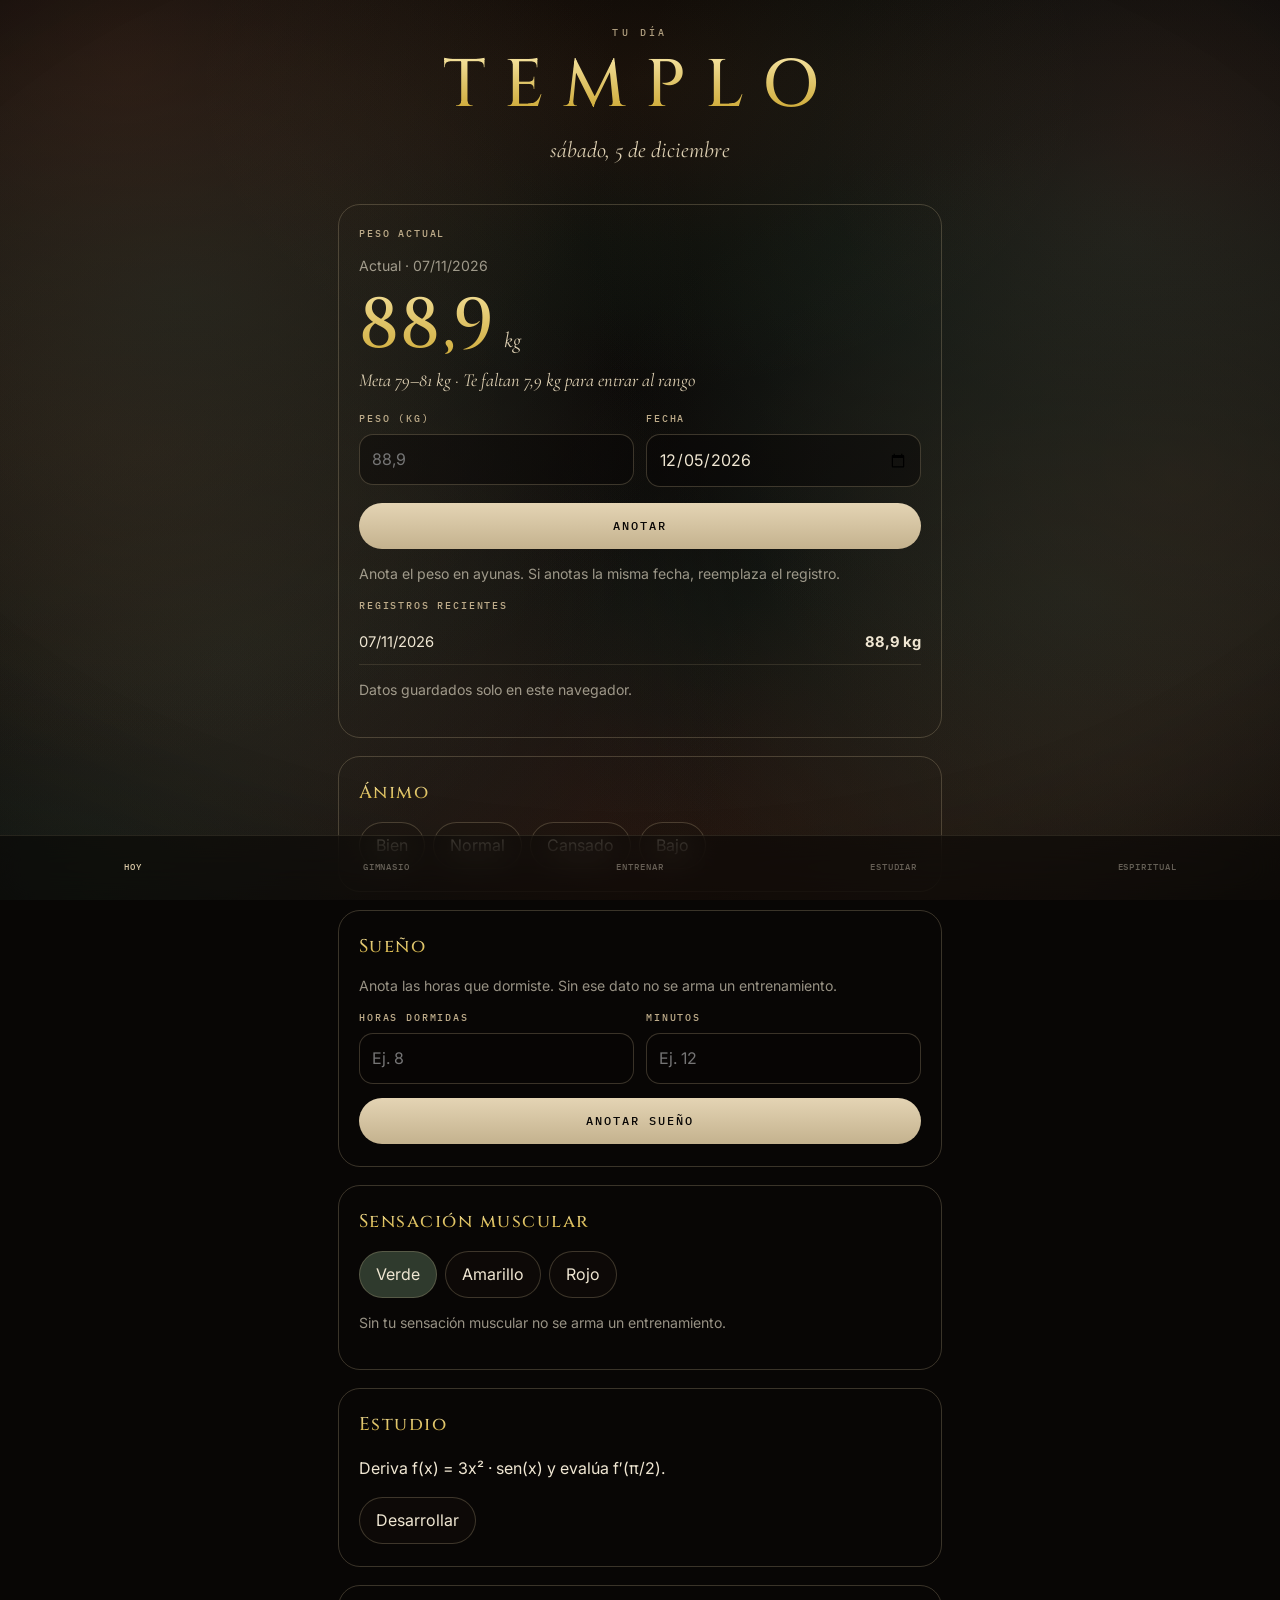
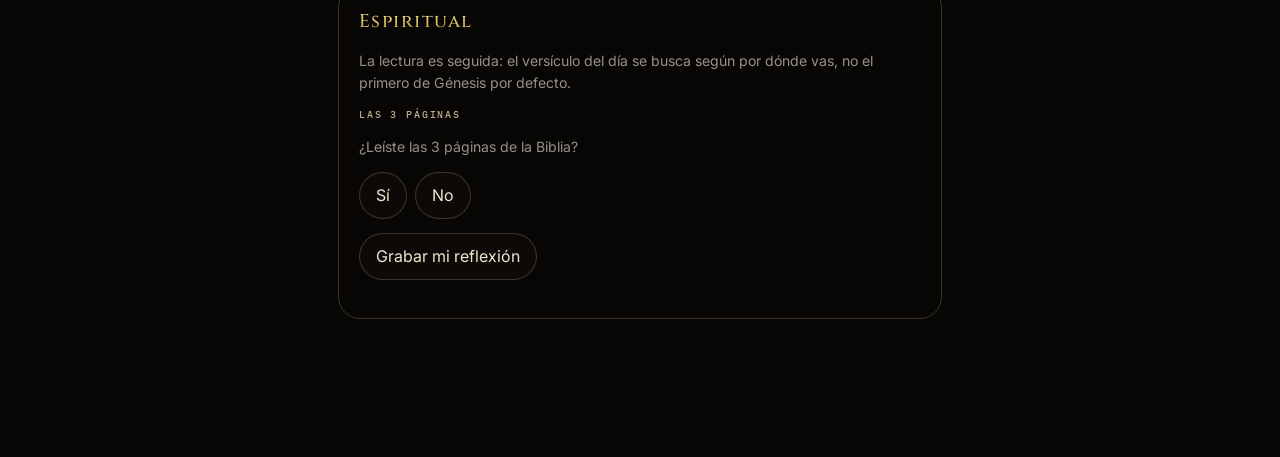
==== commit 950c7b60: "Templo hoy-v27: Gimnasio (openGym) y sin hipertrofia en Entrenar Integra openGym (AGPL-3.0) en /gimn" ====
--- a/index.html
+++ b/index.html
@@ -20,7 +20,7 @@
 <header class="top"><p class="brand-kicker">Tu día</p><h1>Templo</h1><p id="fecha" class="accent"></p></header>
 <main id="view"></main>
 <nav class="tabs">
- <button data-t="hoy" class="on">Hoy</button><button data-t="entrenar">Entrenar</button><button data-t="estudiar">Estudiar</button><button data-t="espiritual">Espiritual</button>
+ <button data-t="hoy" class="on">Hoy</button><button data-t="gimnasio">Gimnasio</button><button data-t="entrenar">Entrenar</button><button data-t="estudiar">Estudiar</button><button data-t="espiritual">Espiritual</button>
 </nav>
 <script src="./app.js"></script>
 </body>
--- a/styles.css
+++ b/styles.css
@@ -149,3 +149,6 @@
 .meta-fila{margin:10px 0 12px}.meta-top{display:flex;justify-content:space-between;font-size:.92rem}.meta-top span:last-child{color:var(--sand-hi)}
 .meta-barra{height:6px;border-radius:3px;background:rgba(190,172,138,.18);overflow:hidden;margin:5px 0 2px}.meta-barra span{display:block;height:100%;background:var(--sand);border-radius:3px}
 .meta-fila p{margin:0;font-family:var(--f-accent);font-style:italic}
+
+/* Gimnasio: openGym en ./gimnasio/ (mismo encaje que Comida/Waistline) */
+.gimnasio-frame{position:fixed;left:0;right:0;top:var(--top-h,140px);width:100%;height:calc(100vh - var(--top-h,140px) - var(--tabs-h,64px));height:calc(100dvh - var(--top-h,140px) - var(--tabs-h,64px));border:0;z-index:4;background:transparent}
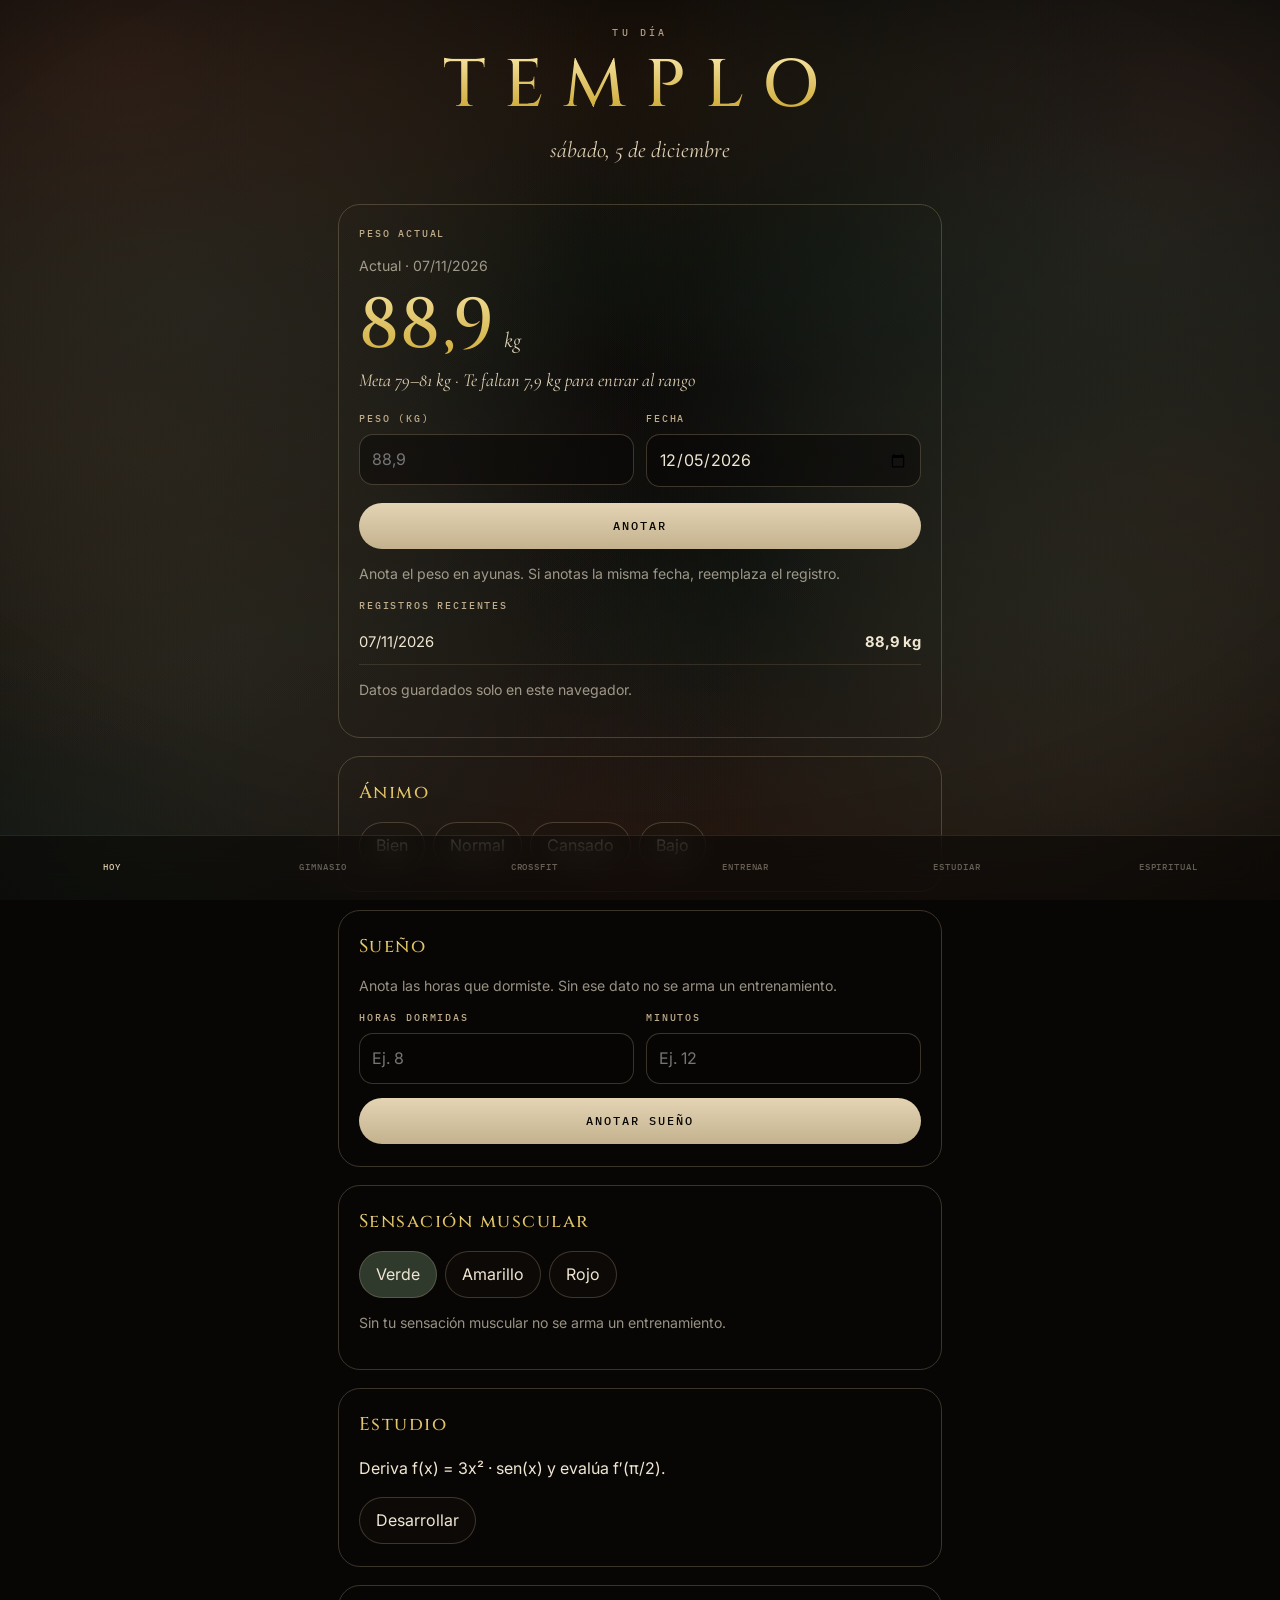
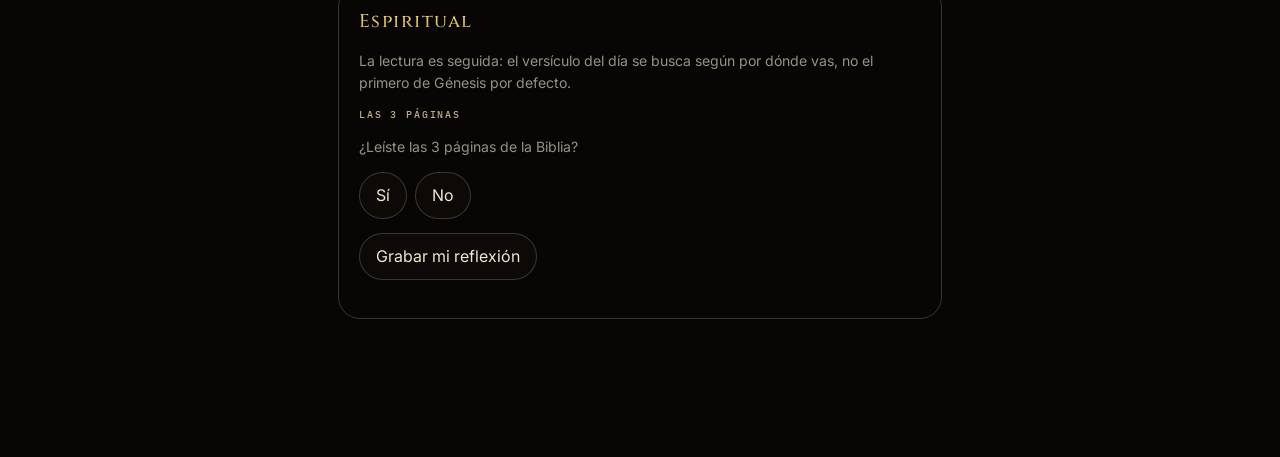
==== commit 668226cd: "CrossFit: garage-wod en /crossfit/ (hoy-v28); fuera de Entrenar Integra GRGWOD (MIT) como pestaña Cr" ====
--- a/index.html
+++ b/index.html
@@ -20,7 +20,7 @@
 <header class="top"><p class="brand-kicker">Tu día</p><h1>Templo</h1><p id="fecha" class="accent"></p></header>
 <main id="view"></main>
 <nav class="tabs">
- <button data-t="hoy" class="on">Hoy</button><button data-t="gimnasio">Gimnasio</button><button data-t="entrenar">Entrenar</button><button data-t="estudiar">Estudiar</button><button data-t="espiritual">Espiritual</button>
+ <button data-t="hoy" class="on">Hoy</button><button data-t="gimnasio">Gimnasio</button><button data-t="crossfit">CrossFit</button><button data-t="entrenar">Entrenar</button><button data-t="estudiar">Estudiar</button><button data-t="espiritual">Espiritual</button>
 </nav>
 <script src="./app.js"></script>
 </body>
--- a/styles.css
+++ b/styles.css
@@ -152,3 +152,5 @@
 
 /* Gimnasio: openGym en ./gimnasio/ (mismo encaje que Comida/Waistline) */
 .gimnasio-frame{position:fixed;left:0;right:0;top:var(--top-h,140px);width:100%;height:calc(100vh - var(--top-h,140px) - var(--tabs-h,64px));height:calc(100dvh - var(--top-h,140px) - var(--tabs-h,64px));border:0;z-index:4;background:transparent}
+/* CrossFit: garage-wod en ./crossfit/ */
+.crossfit-frame{position:fixed;left:0;right:0;top:var(--top-h,140px);width:100%;height:calc(100vh - var(--top-h,140px) - var(--tabs-h,64px));height:calc(100dvh - var(--top-h,140px) - var(--tabs-h,64px));border:0;z-index:4;background:transparent}
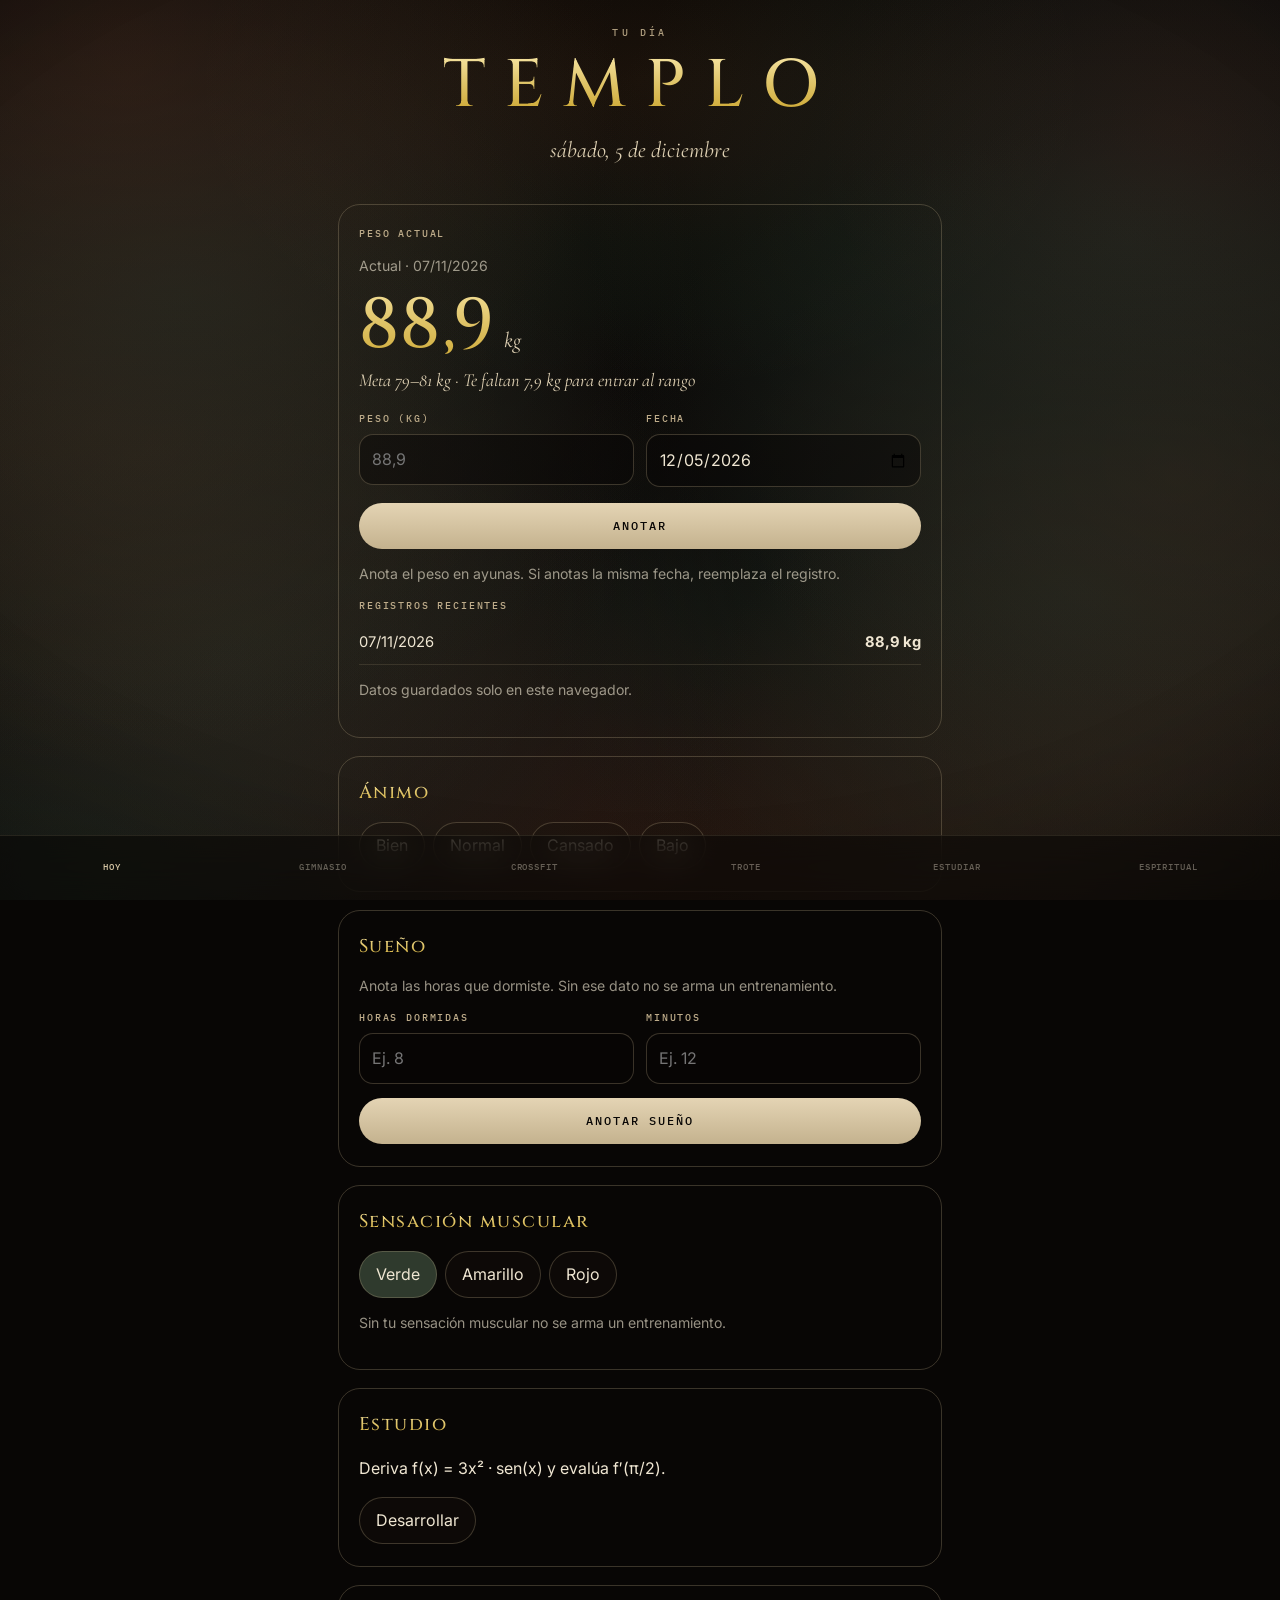
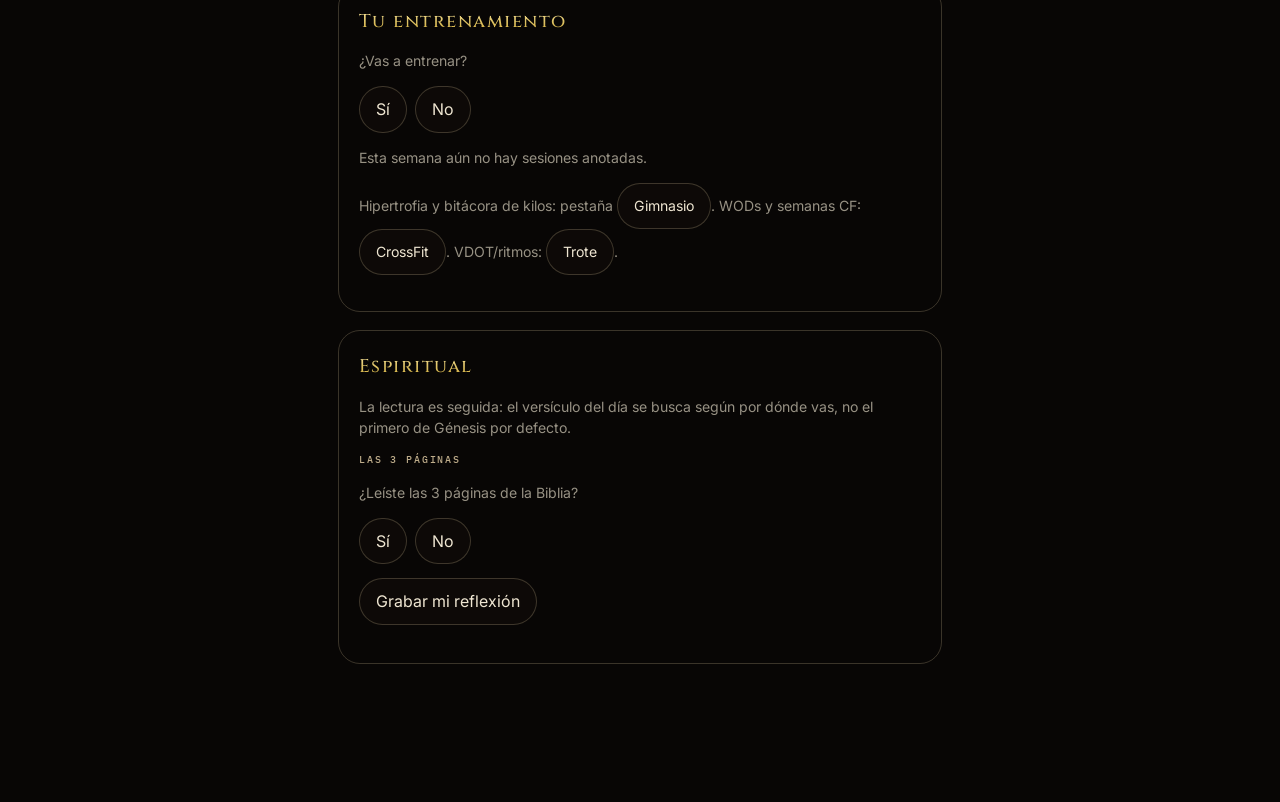
==== commit 7e950738: "Publish Trote (vdot) and fold Entrenar into Hoy Add trote/ (ZacBlanco/vdot, GPL-3.0) as Templo-theme" ====
--- a/index.html
+++ b/index.html
@@ -20,7 +20,7 @@
 <header class="top"><p class="brand-kicker">Tu día</p><h1>Templo</h1><p id="fecha" class="accent"></p></header>
 <main id="view"></main>
 <nav class="tabs">
- <button data-t="hoy" class="on">Hoy</button><button data-t="gimnasio">Gimnasio</button><button data-t="crossfit">CrossFit</button><button data-t="entrenar">Entrenar</button><button data-t="estudiar">Estudiar</button><button data-t="espiritual">Espiritual</button>
+ <button data-t="hoy" class="on">Hoy</button><button data-t="gimnasio">Gimnasio</button><button data-t="crossfit">CrossFit</button><button data-t="trote">Trote</button><button data-t="estudiar">Estudiar</button><button data-t="espiritual">Espiritual</button>
 </nav>
 <script src="./app.js"></script>
 </body>
--- a/styles.css
+++ b/styles.css
@@ -154,3 +154,5 @@
 .gimnasio-frame{position:fixed;left:0;right:0;top:var(--top-h,140px);width:100%;height:calc(100vh - var(--top-h,140px) - var(--tabs-h,64px));height:calc(100dvh - var(--top-h,140px) - var(--tabs-h,64px));border:0;z-index:4;background:transparent}
 /* CrossFit: garage-wod en ./crossfit/ */
 .crossfit-frame{position:fixed;left:0;right:0;top:var(--top-h,140px);width:100%;height:calc(100vh - var(--top-h,140px) - var(--tabs-h,64px));height:calc(100dvh - var(--top-h,140px) - var(--tabs-h,64px));border:0;z-index:4;background:transparent}
+/* Trote: vdot en ./trote/ */
+.trote-frame{position:fixed;left:0;right:0;top:var(--top-h,140px);width:100%;height:calc(100vh - var(--top-h,140px) - var(--tabs-h,64px));height:calc(100dvh - var(--top-h,140px) - var(--tabs-h,64px));border:0;z-index:4;background:transparent}
